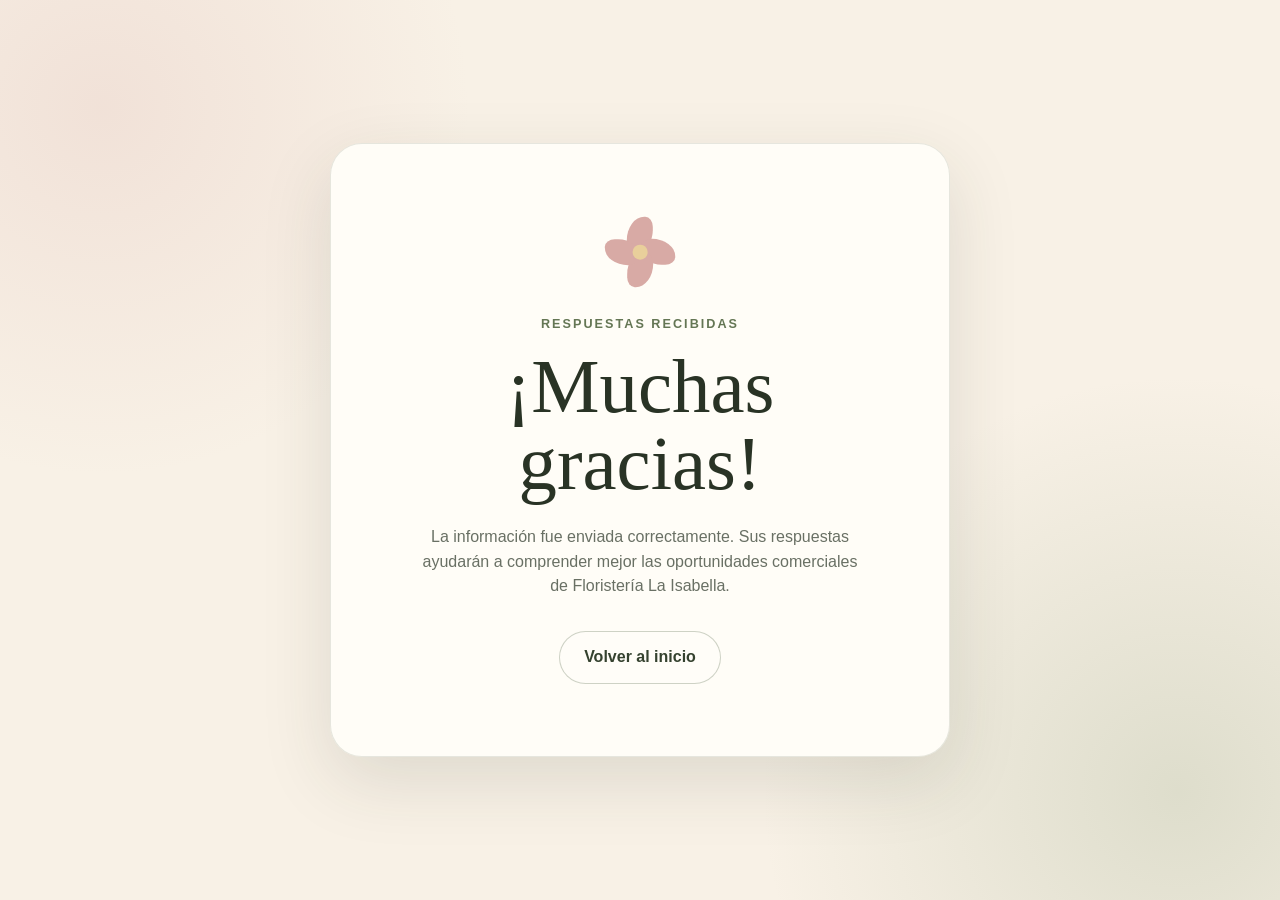
==== gracias.html @ 99b01f23 "Add files via upload" ====
<!doctype html>
<html lang="es">
<head>
  <meta charset="utf-8">
  <meta name="viewport" content="width=device-width, initial-scale=1">
  <meta name="theme-color" content="#4f6040">
  <title>¡Gracias! | Floristería La Isabella</title>
  <link rel="stylesheet" href="assets/styles.css">
</head>
<body class="thanks-page">
  <main class="thanks-card">
    <span class="brand-mark brand-mark-large" aria-hidden="true"><i></i><i></i><i></i><i></i><b></b></span>
    <p class="eyebrow">Respuestas recibidas</p>
    <h1>¡Muchas gracias!</h1>
    <p>La información fue enviada correctamente. Sus respuestas ayudarán a comprender mejor las oportunidades comerciales de Floristería La Isabella.</p>
    <a class="button button-secondary" href="index.html">Volver al inicio</a>
  </main>
</body>
</html>
---- assets/styles.css ----
:root {
  --cream-50: #fffdf8;
  --cream-100: #f8f1e6;
  --cream-200: #eee2d2;
  --moss-900: #293325;
  --moss-800: #35422f;
  --moss-700: #4f6040;
  --moss-600: #647654;
  --sage-400: #9aaa88;
  --sage-200: #dce4d1;
  --rose-300: #d8aaa5;
  --rose-100: #f3dfdc;
  --ink: #30352d;
  --muted: #697064;
  --danger: #9d453e;
  --white: #ffffff;
  --shadow: 0 24px 70px rgba(45, 55, 38, 0.13);
  --radius-xl: 32px;
  --radius-lg: 22px;
  --radius-md: 15px;
}

* { box-sizing: border-box; }

html { color-scheme: light; scroll-behavior: smooth; }

body {
  min-height: 100vh;
  margin: 0;
  overflow-x: hidden;
  color: var(--ink);
  background:
    radial-gradient(circle at 8% 12%, rgba(216, 170, 165, 0.22), transparent 23rem),
    radial-gradient(circle at 92% 88%, rgba(154, 170, 136, 0.28), transparent 26rem),
    var(--cream-100);
  font-family: "Aptos", "Segoe UI", Arial, sans-serif;
  line-height: 1.55;
}

button, input, textarea { font: inherit; }

button, label { -webkit-tap-highlight-color: transparent; }

[hidden] { display: none !important; }

.page-orb {
  position: fixed;
  z-index: -1;
  width: 18rem;
  height: 18rem;
  border: 1px solid rgba(79, 96, 64, 0.16);
  border-radius: 48% 52% 58% 42%;
  transform: rotate(22deg);
}

.page-orb-one { top: -9rem; right: -6rem; }
.page-orb-two { bottom: -10rem; left: -7rem; transform: rotate(-18deg); }

.site-shell {
  width: min(1120px, calc(100% - 2rem));
  margin: 0 auto;
  padding: 2rem 0 3.5rem;
}

.brand-lockup {
  display: inline-flex;
  align-items: center;
  gap: 0.8rem;
  margin-bottom: 1.5rem;
  color: var(--moss-900);
}

.brand-kicker, .brand-name { margin: 0; }

.brand-kicker {
  color: var(--moss-600);
  font-size: 0.72rem;
  font-weight: 800;
  letter-spacing: 0.18em;
  line-height: 1;
  text-transform: uppercase;
}

.brand-name {
  font-family: Georgia, "Times New Roman", serif;
  font-size: 1.42rem;
  line-height: 1.15;
}

.brand-mark {
  position: relative;
  display: inline-block;
  width: 2.65rem;
  height: 2.65rem;
  flex: 0 0 auto;
}

.brand-mark i,
.brand-mark b {
  position: absolute;
  left: 50%;
  top: 50%;
  display: block;
  width: 1rem;
  height: 1.35rem;
  border-radius: 70% 30% 65% 35%;
  background: var(--rose-300);
  transform-origin: 50% 100%;
}

.brand-mark i:nth-child(1) { transform: translate(-50%, -100%) rotate(0deg); }
.brand-mark i:nth-child(2) { transform: translate(-50%, -100%) rotate(90deg); }
.brand-mark i:nth-child(3) { transform: translate(-50%, -100%) rotate(180deg); }
.brand-mark i:nth-child(4) { transform: translate(-50%, -100%) rotate(270deg); }
.brand-mark b {
  width: 0.58rem;
  height: 0.58rem;
  border-radius: 50%;
  background: #e9cf9b;
  transform: translate(-50%, -50%);
}

.intro-card {
  position: relative;
  display: grid;
  grid-template-columns: minmax(0, 1.25fr) minmax(260px, 0.75fr);
  min-height: 610px;
  overflow: hidden;
  border: 1px solid rgba(79, 96, 64, 0.14);
  border-radius: var(--radius-xl);
  background: rgba(255, 253, 248, 0.92);
  box-shadow: var(--shadow);
}

.intro-copy {
  align-self: center;
  padding: clamp(2.2rem, 6vw, 5.25rem);
}

.eyebrow {
  margin: 0 0 0.9rem;
  color: var(--moss-600);
  font-size: 0.79rem;
  font-weight: 850;
  letter-spacing: 0.16em;
  text-transform: uppercase;
}

h1, h2, legend {
  font-family: Georgia, "Times New Roman", serif;
  font-weight: 500;
  text-wrap: balance;
}

.intro-card h1 {
  max-width: 14ch;
  margin: 0;
  color: var(--moss-900);
  font-size: clamp(2.65rem, 6.5vw, 5rem);
  line-height: 1.02;
  letter-spacing: -0.045em;
}

.lead {
  max-width: 56ch;
  margin: 1.5rem 0 0;
  color: var(--muted);
  font-size: clamp(1.05rem, 2vw, 1.22rem);
}

.intro-points {
  display: grid;
  gap: 0.6rem;
  margin: 1.6rem 0 2rem;
  padding: 0;
  list-style: none;
}

.intro-points li {
  position: relative;
  padding-left: 1.55rem;
  color: var(--moss-800);
  font-weight: 650;
}

.intro-points li::before {
  content: "";
  position: absolute;
  left: 0;
  top: 0.55rem;
  width: 0.65rem;
  height: 0.4rem;
  border-bottom: 2px solid var(--moss-700);
  border-left: 2px solid var(--moss-700);
  transform: rotate(-45deg);
}

.privacy-note {
  max-width: 54ch;
  margin: 1.2rem 0 0;
  color: var(--muted);
  font-size: 0.84rem;
}

.privacy-note span { color: var(--sage-400); }

.intro-art {
  position: relative;
  min-height: 100%;
  overflow: hidden;
  background:
    linear-gradient(160deg, rgba(220, 228, 209, 0.9), rgba(154, 170, 136, 0.82)),
    var(--sage-200);
}

.intro-art::before,
.intro-art::after {
  content: "";
  position: absolute;
  width: 18rem;
  height: 18rem;
  border: 1px solid rgba(255,255,255,0.48);
  border-radius: 56% 44% 48% 52%;
}

.intro-art::before { top: -6rem; right: -5rem; transform: rotate(28deg); }
.intro-art::after { bottom: -7rem; left: -6rem; transform: rotate(-21deg); }

.vase {
  position: absolute;
  left: 50%;
  bottom: 10%;
  width: 11rem;
  height: 14rem;
  border-radius: 35% 35% 46% 46% / 15% 15% 62% 62%;
  background: linear-gradient(145deg, #f7e7dc, #d9aaa5);
  box-shadow: inset -18px -14px 35px rgba(112, 74, 68, 0.13), 0 24px 50px rgba(53, 66, 47, 0.18);
  transform: translateX(-50%);
}

.vase::before {
  content: "";
  position: absolute;
  left: 50%;
  top: -0.7rem;
  width: 6rem;
  height: 1.35rem;
  border-radius: 50%;
  background: #efd2cd;
  transform: translateX(-50%);
}

.stem {
  position: absolute;
  bottom: 11rem;
  left: 50%;
  width: 4px;
  height: 12rem;
  border-radius: 999px;
  background: var(--moss-700);
  transform-origin: bottom;
}

.stem-one { transform: rotate(-18deg); }
.stem-two { height: 14rem; transform: rotate(2deg); }
.stem-three { transform: rotate(20deg); }

.bloom {
  position: absolute;
  bottom: 22rem;
  left: 50%;
  width: 5rem;
  height: 5rem;
  border-radius: 50% 45% 52% 42%;
  background: radial-gradient(circle at 52% 48%, #e8c98e 0 12%, #d8aaa5 13% 48%, #c88f8a 49% 100%);
  box-shadow: 0 8px 22px rgba(67, 69, 50, 0.15);
}

.bloom-one { margin: 1rem 0 0 -7.5rem; transform: rotate(-18deg) scale(0.88); }
.bloom-two { margin: -2.8rem 0 0 -2.4rem; transform: rotate(12deg); }
.bloom-three { margin: 1.3rem 0 0 2.7rem; transform: rotate(28deg) scale(0.82); }

.button {
  display: inline-flex;
  align-items: center;
  justify-content: center;
  min-height: 3.15rem;
  border: 1px solid transparent;
  border-radius: 999px;
  padding: 0.82rem 1.5rem;
  cursor: pointer;
  font-weight: 800;
  text-decoration: none;
  transition: transform 160ms ease, box-shadow 160ms ease, background 160ms ease;
}

.button:hover { transform: translateY(-1px); }
.button:active { transform: translateY(1px); }
.button:focus-visible, .option:has(input:focus-visible) { outline: 3px solid rgba(216, 170, 165, 0.58); outline-offset: 3px; }
.button:disabled { cursor: wait; opacity: 0.65; }
.button-primary { color: var(--white); background: var(--moss-700); box-shadow: 0 10px 22px rgba(79, 96, 64, 0.22); }
.button-primary:hover { background: var(--moss-800); }
.button-secondary { color: var(--moss-800); border-color: rgba(79, 96, 64, 0.28); background: var(--cream-50); }
.button-large { min-height: 3.65rem; padding-inline: 2rem; }

.questionnaire {
  width: min(820px, 100%);
  margin: 1rem auto 0;
}

.survey-topline {
  display: flex;
  align-items: end;
  justify-content: space-between;
  gap: 1rem;
  margin-bottom: 0.8rem;
}

.section-name, .question-count { margin: 0; }
.section-name { color: var(--moss-700); font-size: 0.84rem; font-weight: 850; letter-spacing: 0.08em; text-transform: uppercase; }
.question-count { margin-top: 0.15rem; color: var(--muted); font-size: 0.92rem; }

.save-status {
  border: 0;
  padding: 0.2rem;
  color: var(--muted);
  background: transparent;
  font-size: 0.82rem;
}

.progress-track {
  height: 8px;
  overflow: hidden;
  border-radius: 999px;
  background: rgba(79, 96, 64, 0.13);
}

.progress-track span {
  display: block;
  width: 0;
  height: 100%;
  border-radius: inherit;
  background: linear-gradient(90deg, var(--moss-700), var(--sage-400));
  transition: width 260ms ease;
}

#surveyForm { margin-top: 1.15rem; }

.question-card {
  min-height: 480px;
  border: 1px solid rgba(79, 96, 64, 0.13);
  border-radius: var(--radius-xl);
  padding: clamp(1.35rem, 5vw, 3rem);
  background: rgba(255, 253, 248, 0.95);
  box-shadow: var(--shadow);
  animation: card-in 260ms ease both;
}

@keyframes card-in {
  from { opacity: 0; transform: translateY(8px); }
  to { opacity: 1; transform: translateY(0); }
}

.question-fieldset { min-width: 0; margin: 0; padding: 0; border: 0; }

.question-number {
  display: inline-flex;
  margin-bottom: 0.75rem;
  color: var(--rose-300);
  font-size: 0.82rem;
  font-weight: 900;
  letter-spacing: 0.13em;
  text-transform: uppercase;
}

.question-title {
  width: 100%;
  margin: 0;
  color: var(--moss-900);
  font-size: clamp(1.6rem, 4vw, 2.35rem);
  line-height: 1.22;
}

.question-help { margin: 0.75rem 0 0; color: var(--muted); }

.options-list {
  display: grid;
  grid-template-columns: repeat(2, minmax(0, 1fr));
  gap: 0.72rem;
  margin-top: 1.65rem;
}

.option {
  position: relative;
  display: flex;
  align-items: flex-start;
  gap: 0.78rem;
  min-height: 3.7rem;
  border: 1px solid rgba(79, 96, 64, 0.2);
  border-radius: var(--radius-md);
  padding: 0.92rem 1rem;
  cursor: pointer;
  color: var(--moss-900);
  background: var(--white);
  font-weight: 650;
  line-height: 1.35;
  transition: border-color 150ms ease, background 150ms ease, transform 150ms ease;
}

.option:hover { border-color: var(--sage-400); transform: translateY(-1px); }
.option:has(input:checked) { border-color: var(--moss-700); background: var(--sage-200); }
.option input { width: 1.1rem; height: 1.1rem; margin: 0.12rem 0 0; accent-color: var(--moss-700); flex: 0 0 auto; }

.other-field,
.open-field {
  width: 100%;
  border: 1px solid rgba(79, 96, 64, 0.25);
  border-radius: var(--radius-md);
  padding: 1rem 1.05rem;
  color: var(--ink);
  background: var(--white);
  outline: none;
}

.other-wrap { margin-top: 1rem; }
.other-field:focus, .open-field:focus { border-color: var(--moss-700); box-shadow: 0 0 0 3px rgba(154, 170, 136, 0.3); }
.open-field { min-height: 180px; margin-top: 1.5rem; resize: vertical; line-height: 1.55; }

.matrix-wrap { margin-top: 1.5rem; overflow-x: auto; border: 1px solid rgba(79, 96, 64, 0.18); border-radius: var(--radius-md); }
.matrix { width: 100%; min-width: 650px; border-collapse: collapse; background: var(--white); }
.matrix th, .matrix td { border-bottom: 1px solid var(--cream-200); padding: 0.9rem 0.65rem; text-align: center; }
.matrix th { color: var(--moss-700); background: var(--cream-100); font-size: 0.78rem; line-height: 1.25; }
.matrix th:first-child, .matrix td:first-child { position: sticky; left: 0; z-index: 1; width: 30%; text-align: left; background: var(--cream-50); }
.matrix td:first-child { color: var(--moss-900); font-weight: 700; }
.matrix tr:last-child td { border-bottom: 0; }
.matrix input { width: 1.08rem; height: 1.08rem; accent-color: var(--moss-700); }

.form-error { min-height: 1.5rem; margin: 0.8rem 0 0; color: var(--danger); font-size: 0.92rem; font-weight: 700; }
.survey-actions { display: flex; justify-content: space-between; gap: 0.75rem; margin-top: 0.5rem; }
.survey-actions .button { min-width: 140px; }

.site-footer { padding: 0 1rem 2rem; color: var(--muted); text-align: center; font-size: 0.82rem; }

.thanks-page { display: grid; place-items: center; padding: 1.2rem; }
.thanks-card { width: min(620px, 100%); border: 1px solid rgba(79,96,64,.14); border-radius: var(--radius-xl); padding: clamp(2rem, 7vw, 4.5rem); text-align: center; background: rgba(255,253,248,.96); box-shadow: var(--shadow); }
.thanks-card h1 { margin: 0; color: var(--moss-900); font-size: clamp(2.8rem, 8vw, 4.8rem); line-height: 1; }
.thanks-card p:not(.eyebrow) { max-width: 50ch; margin: 1.4rem auto 2rem; color: var(--muted); }
.brand-mark-large { width: 4.5rem; height: 4.5rem; margin-bottom: 1.2rem; }
.brand-mark-large i { width: 1.65rem; height: 2.2rem; }
.brand-mark-large b { width: 0.92rem; height: 0.92rem; }

@media (max-width: 780px) {
  .site-shell { width: min(100% - 1.1rem, 720px); padding-top: 1.1rem; }
  .intro-card { grid-template-columns: 1fr; min-height: 0; }
  .intro-copy { padding: 2rem 1.35rem 2.3rem; }
  .intro-art { min-height: 250px; }
  .vase { bottom: -1.8rem; transform: translateX(-50%) scale(.7); }
  .options-list { grid-template-columns: 1fr; }
  .question-card { min-height: 520px; padding: 1.4rem 1rem; border-radius: 24px; }
  .survey-topline { align-items: start; }
  .save-status { display: none; }
  .survey-actions .button { min-width: 0; flex: 1; padding-inline: 1rem; }
}

@media (prefers-reduced-motion: reduce) {
  *, *::before, *::after { scroll-behavior: auto !important; animation-duration: .001ms !important; transition-duration: .001ms !important; }
}
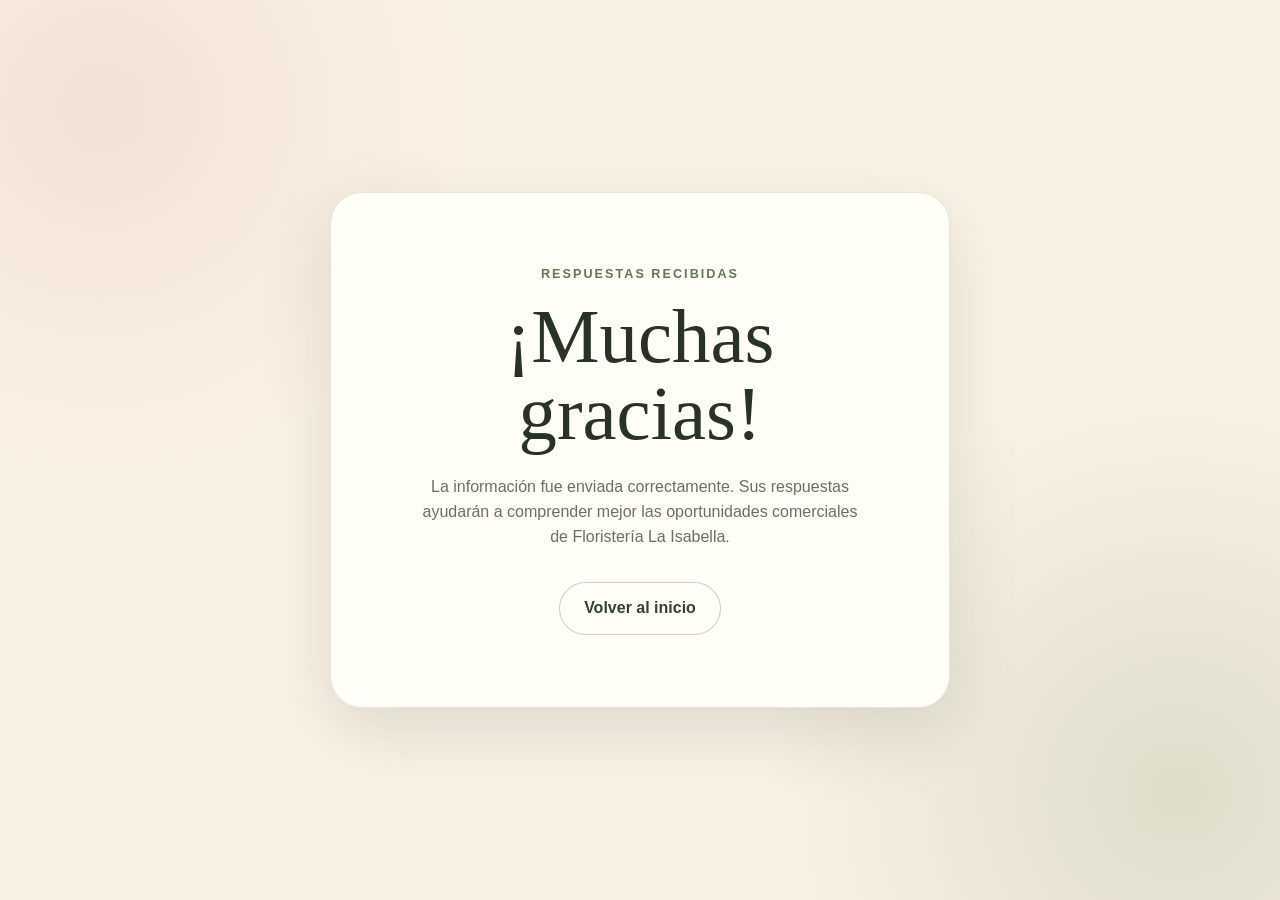
==== commit bdf1ed3b: "Add files via upload" ====
--- a/gracias.html
+++ b/gracias.html
@@ -9,7 +9,6 @@
 </head>
 <body class="thanks-page">
   <main class="thanks-card">
-    <span class="brand-mark brand-mark-large" aria-hidden="true"><i></i><i></i><i></i><i></i><b></b></span>
     <p class="eyebrow">Respuestas recibidas</p>
     <h1>¡Muchas gracias!</h1>
     <p>La información fue enviada correctamente. Sus respuestas ayudarán a comprender mejor las oportunidades comerciales de Floristería La Isabella.</p>
--- a/assets/styles.css
+++ b/assets/styles.css
@@ -62,64 +62,6 @@
   padding: 2rem 0 3.5rem;
 }
 
-.brand-lockup {
-  display: inline-flex;
-  align-items: center;
-  gap: 0.8rem;
-  margin-bottom: 1.5rem;
-  color: var(--moss-900);
-}
-
-.brand-kicker, .brand-name { margin: 0; }
-
-.brand-kicker {
-  color: var(--moss-600);
-  font-size: 0.72rem;
-  font-weight: 800;
-  letter-spacing: 0.18em;
-  line-height: 1;
-  text-transform: uppercase;
-}
-
-.brand-name {
-  font-family: Georgia, "Times New Roman", serif;
-  font-size: 1.42rem;
-  line-height: 1.15;
-}
-
-.brand-mark {
-  position: relative;
-  display: inline-block;
-  width: 2.65rem;
-  height: 2.65rem;
-  flex: 0 0 auto;
-}
-
-.brand-mark i,
-.brand-mark b {
-  position: absolute;
-  left: 50%;
-  top: 50%;
-  display: block;
-  width: 1rem;
-  height: 1.35rem;
-  border-radius: 70% 30% 65% 35%;
-  background: var(--rose-300);
-  transform-origin: 50% 100%;
-}
-
-.brand-mark i:nth-child(1) { transform: translate(-50%, -100%) rotate(0deg); }
-.brand-mark i:nth-child(2) { transform: translate(-50%, -100%) rotate(90deg); }
-.brand-mark i:nth-child(3) { transform: translate(-50%, -100%) rotate(180deg); }
-.brand-mark i:nth-child(4) { transform: translate(-50%, -100%) rotate(270deg); }
-.brand-mark b {
-  width: 0.58rem;
-  height: 0.58rem;
-  border-radius: 50%;
-  background: #e9cf9b;
-  transform: translate(-50%, -50%);
-}
-
 .intro-card {
   position: relative;
   display: grid;
@@ -439,16 +381,10 @@
 .survey-actions { display: flex; justify-content: space-between; gap: 0.75rem; margin-top: 0.5rem; }
 .survey-actions .button { min-width: 140px; }
 
-.site-footer { padding: 0 1rem 2rem; color: var(--muted); text-align: center; font-size: 0.82rem; }
-
 .thanks-page { display: grid; place-items: center; padding: 1.2rem; }
 .thanks-card { width: min(620px, 100%); border: 1px solid rgba(79,96,64,.14); border-radius: var(--radius-xl); padding: clamp(2rem, 7vw, 4.5rem); text-align: center; background: rgba(255,253,248,.96); box-shadow: var(--shadow); }
 .thanks-card h1 { margin: 0; color: var(--moss-900); font-size: clamp(2.8rem, 8vw, 4.8rem); line-height: 1; }
 .thanks-card p:not(.eyebrow) { max-width: 50ch; margin: 1.4rem auto 2rem; color: var(--muted); }
-.brand-mark-large { width: 4.5rem; height: 4.5rem; margin-bottom: 1.2rem; }
-.brand-mark-large i { width: 1.65rem; height: 2.2rem; }
-.brand-mark-large b { width: 0.92rem; height: 0.92rem; }
-
 @media (max-width: 780px) {
   .site-shell { width: min(100% - 1.1rem, 720px); padding-top: 1.1rem; }
   .intro-card { grid-template-columns: 1fr; min-height: 0; }
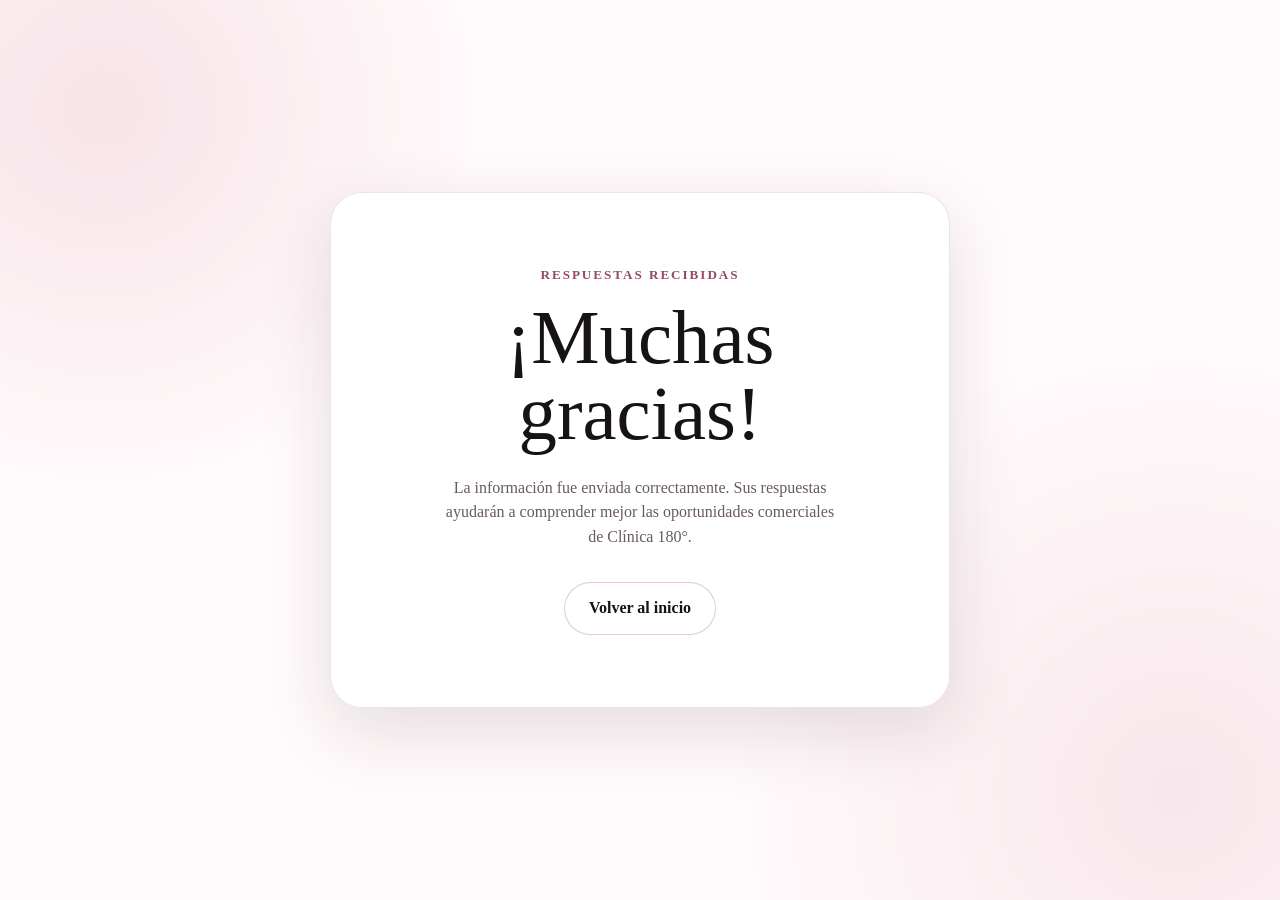
==== commit 9484649a: "Add files via upload" ====
--- a/gracias.html
+++ b/gracias.html
@@ -3,15 +3,15 @@
 <head>
   <meta charset="utf-8">
   <meta name="viewport" content="width=device-width, initial-scale=1">
-  <meta name="theme-color" content="#4f6040">
-  <title>¡Gracias! | Floristería La Isabella</title>
+  <meta name="theme-color" content="#e8b7c4">
+  <title>¡Gracias! | Clínica 180°</title>
   <link rel="stylesheet" href="assets/styles.css">
 </head>
 <body class="thanks-page">
   <main class="thanks-card">
     <p class="eyebrow">Respuestas recibidas</p>
     <h1>¡Muchas gracias!</h1>
-    <p>La información fue enviada correctamente. Sus respuestas ayudarán a comprender mejor las oportunidades comerciales de Floristería La Isabella.</p>
+    <p>La información fue enviada correctamente. Sus respuestas ayudarán a comprender mejor las oportunidades comerciales de Clínica 180°.</p>
     <a class="button button-secondary" href="index.html">Volver al inicio</a>
   </main>
 </body>
--- a/assets/styles.css
+++ b/assets/styles.css
@@ -1,20 +1,17 @@
 :root {
-  --cream-50: #fffdf8;
-  --cream-100: #f8f1e6;
-  --cream-200: #eee2d2;
-  --moss-900: #293325;
-  --moss-800: #35422f;
-  --moss-700: #4f6040;
-  --moss-600: #647654;
-  --sage-400: #9aaa88;
-  --sage-200: #dce4d1;
-  --rose-300: #d8aaa5;
-  --rose-100: #f3dfdc;
-  --ink: #30352d;
-  --muted: #697064;
-  --danger: #9d453e;
+  --pink-950: #2a171d;
+  --pink-800: #6f3447;
+  --pink-700: #914c62;
+  --pink-500: #c97890;
+  --pink-300: #e8b7c4;
+  --pink-150: #f5dfe5;
+  --pink-75: #fff4f7;
+  --ink: #171315;
+  --muted: #675b60;
+  --line: #ead8dd;
+  --danger: #9a2f42;
   --white: #ffffff;
-  --shadow: 0 24px 70px rgba(45, 55, 38, 0.13);
+  --shadow: 0 24px 70px rgba(64, 31, 42, 0.13);
   --radius-xl: 32px;
   --radius-lg: 22px;
   --radius-md: 15px;
@@ -30,90 +27,84 @@
   overflow-x: hidden;
   color: var(--ink);
   background:
-    radial-gradient(circle at 8% 12%, rgba(216, 170, 165, 0.22), transparent 23rem),
-    radial-gradient(circle at 92% 88%, rgba(154, 170, 136, 0.28), transparent 26rem),
-    var(--cream-100);
-  font-family: "Aptos", "Segoe UI", Arial, sans-serif;
+    radial-gradient(circle at 8% 12%, rgba(232, 183, 196, 0.34), transparent 24rem),
+    radial-gradient(circle at 92% 88%, rgba(245, 223, 229, 0.72), transparent 28rem),
+    #fffafb;
+  font-family: Georgia, "Times New Roman", Times, serif;
+  font-size: 1rem;
   line-height: 1.55;
 }
 
 button, input, textarea { font: inherit; }
-
 button, label { -webkit-tap-highlight-color: transparent; }
-
 [hidden] { display: none !important; }
 
 .page-orb {
   position: fixed;
   z-index: -1;
-  width: 18rem;
-  height: 18rem;
-  border: 1px solid rgba(79, 96, 64, 0.16);
-  border-radius: 48% 52% 58% 42%;
-  transform: rotate(22deg);
-}
-
-.page-orb-one { top: -9rem; right: -6rem; }
-.page-orb-two { bottom: -10rem; left: -7rem; transform: rotate(-18deg); }
+  width: 19rem;
+  height: 19rem;
+  border: 1px solid rgba(145, 76, 98, 0.14);
+  border-radius: 50%;
+}
+
+.page-orb-one { top: -10rem; right: -7rem; }
+.page-orb-two { bottom: -11rem; left: -8rem; }
 
 .site-shell {
   width: min(1120px, calc(100% - 2rem));
   margin: 0 auto;
-  padding: 2rem 0 3.5rem;
+  padding: 2.5rem 0 3.5rem;
 }
 
 .intro-card {
   position: relative;
   display: grid;
-  grid-template-columns: minmax(0, 1.25fr) minmax(260px, 0.75fr);
-  min-height: 610px;
+  grid-template-columns: minmax(0, 1.35fr) minmax(320px, 0.65fr);
+  min-height: 680px;
   overflow: hidden;
-  border: 1px solid rgba(79, 96, 64, 0.14);
+  border: 1px solid rgba(145, 76, 98, 0.16);
   border-radius: var(--radius-xl);
-  background: rgba(255, 253, 248, 0.92);
+  background: rgba(255, 255, 255, 0.94);
   box-shadow: var(--shadow);
 }
 
 .intro-copy {
   align-self: center;
-  padding: clamp(2.2rem, 6vw, 5.25rem);
+  padding: clamp(2.4rem, 5vw, 4.75rem);
 }
 
 .eyebrow {
   margin: 0 0 0.9rem;
-  color: var(--moss-600);
-  font-size: 0.79rem;
-  font-weight: 850;
-  letter-spacing: 0.16em;
+  color: var(--pink-700);
+  font-size: 0.82rem;
+  font-weight: 700;
+  letter-spacing: 0.15em;
   text-transform: uppercase;
 }
 
-h1, h2, legend {
-  font-family: Georgia, "Times New Roman", serif;
-  font-weight: 500;
-  text-wrap: balance;
-}
+h1, h2, legend { font-weight: 500; text-wrap: balance; }
 
 .intro-card h1 {
-  max-width: 14ch;
+  max-width: 15ch;
   margin: 0;
-  color: var(--moss-900);
-  font-size: clamp(2.65rem, 6.5vw, 5rem);
-  line-height: 1.02;
-  letter-spacing: -0.045em;
+  color: var(--ink);
+  font-size: clamp(2.8rem, 5.6vw, 4.6rem);
+  line-height: 1.03;
+  letter-spacing: -0.04em;
 }
 
 .lead {
-  max-width: 56ch;
-  margin: 1.5rem 0 0;
+  max-width: 55ch;
+  margin: 1.55rem 0 0;
   color: var(--muted);
-  font-size: clamp(1.05rem, 2vw, 1.22rem);
+  font-size: clamp(1.08rem, 2vw, 1.24rem);
 }
 
 .intro-points {
   display: grid;
-  gap: 0.6rem;
-  margin: 1.6rem 0 2rem;
+  gap: 0.65rem;
+  margin: 1.7rem 0 2rem;
   padding: 0;
   list-style: none;
 }
@@ -121,19 +112,19 @@
 .intro-points li {
   position: relative;
   padding-left: 1.55rem;
-  color: var(--moss-800);
-  font-weight: 650;
+  color: var(--ink);
+  font-weight: 600;
 }
 
 .intro-points li::before {
   content: "";
   position: absolute;
   left: 0;
-  top: 0.55rem;
+  top: 0.58rem;
   width: 0.65rem;
-  height: 0.4rem;
-  border-bottom: 2px solid var(--moss-700);
-  border-left: 2px solid var(--moss-700);
+  height: 0.38rem;
+  border-bottom: 2px solid var(--pink-700);
+  border-left: 2px solid var(--pink-700);
   transform: rotate(-45deg);
 }
 
@@ -141,86 +132,67 @@
   max-width: 54ch;
   margin: 1.2rem 0 0;
   color: var(--muted);
-  font-size: 0.84rem;
-}
-
-.privacy-note span { color: var(--sage-400); }
+  font-size: 0.88rem;
+}
+
+.privacy-note span { color: var(--pink-500); }
 
 .intro-art {
   position: relative;
+  display: grid;
   min-height: 100%;
+  place-items: center;
   overflow: hidden;
+  border-left: 1px solid rgba(145, 76, 98, 0.12);
   background:
-    linear-gradient(160deg, rgba(220, 228, 209, 0.9), rgba(154, 170, 136, 0.82)),
-    var(--sage-200);
+    radial-gradient(circle at 75% 18%, rgba(255,255,255,.78), transparent 11rem),
+    linear-gradient(155deg, #fbeaf0, #e6aabc);
 }
 
 .intro-art::before,
 .intro-art::after {
   content: "";
   position: absolute;
-  width: 18rem;
-  height: 18rem;
-  border: 1px solid rgba(255,255,255,0.48);
-  border-radius: 56% 44% 48% 52%;
-}
-
-.intro-art::before { top: -6rem; right: -5rem; transform: rotate(28deg); }
-.intro-art::after { bottom: -7rem; left: -6rem; transform: rotate(-21deg); }
-
-.vase {
-  position: absolute;
-  left: 50%;
-  bottom: 10%;
-  width: 11rem;
-  height: 14rem;
-  border-radius: 35% 35% 46% 46% / 15% 15% 62% 62%;
-  background: linear-gradient(145deg, #f7e7dc, #d9aaa5);
-  box-shadow: inset -18px -14px 35px rgba(112, 74, 68, 0.13), 0 24px 50px rgba(53, 66, 47, 0.18);
-  transform: translateX(-50%);
-}
-
-.vase::before {
+  border: 1px solid rgba(255, 255, 255, 0.58);
+  border-radius: 50%;
+}
+
+.intro-art::before { width: 21rem; height: 21rem; top: -7rem; right: -8rem; }
+.intro-art::after { width: 17rem; height: 17rem; bottom: -6rem; left: -7rem; }
+
+.beauty-seal {
+  position: relative;
+  z-index: 1;
+  display: grid;
+  width: min(16rem, 76%);
+  aspect-ratio: 1;
+  place-content: center;
+  border: 1px solid rgba(42, 23, 29, 0.18);
+  border-radius: 50%;
+  padding: 2rem;
+  color: var(--ink);
+  background: rgba(255, 255, 255, 0.78);
+  box-shadow: 0 24px 60px rgba(83, 39, 54, 0.16);
+  text-align: center;
+}
+
+.beauty-seal::before {
   content: "";
   position: absolute;
-  left: 50%;
-  top: -0.7rem;
-  width: 6rem;
-  height: 1.35rem;
-  border-radius: 50%;
-  background: #efd2cd;
-  transform: translateX(-50%);
-}
-
-.stem {
-  position: absolute;
-  bottom: 11rem;
-  left: 50%;
-  width: 4px;
-  height: 12rem;
-  border-radius: 999px;
-  background: var(--moss-700);
-  transform-origin: bottom;
-}
-
-.stem-one { transform: rotate(-18deg); }
-.stem-two { height: 14rem; transform: rotate(2deg); }
-.stem-three { transform: rotate(20deg); }
-
-.bloom {
-  position: absolute;
-  bottom: 22rem;
-  left: 50%;
-  width: 5rem;
-  height: 5rem;
-  border-radius: 50% 45% 52% 42%;
-  background: radial-gradient(circle at 52% 48%, #e8c98e 0 12%, #d8aaa5 13% 48%, #c88f8a 49% 100%);
-  box-shadow: 0 8px 22px rgba(67, 69, 50, 0.15);
-}
-
-.bloom-one { margin: 1rem 0 0 -7.5rem; transform: rotate(-18deg) scale(0.88); }
-.bloom-two { margin: -2.8rem 0 0 -2.4rem; transform: rotate(12deg); }
-.bloom-three { margin: 1.3rem 0 0 2.7rem; transform: rotate(28deg) scale(0.82); }
+  inset: 0.65rem;
+  border: 1px solid rgba(145, 76, 98, 0.24);
+  border-radius: inherit;
+}
+
+.beauty-seal span {
+  position: relative;
+  z-index: 1;
+  letter-spacing: 0.14em;
+  text-transform: uppercase;
+}
+
+.beauty-seal span { font-size: 0.9rem; }
+.beauty-seal strong { position: relative; z-index: 1; font-size: clamp(3.7rem, 7vw, 5.6rem); font-weight: 500; line-height: 1; letter-spacing: -0.06em; }
 
 .button {
   display: inline-flex;
@@ -231,24 +203,24 @@
   border-radius: 999px;
   padding: 0.82rem 1.5rem;
   cursor: pointer;
-  font-weight: 800;
+  font-weight: 700;
   text-decoration: none;
   transition: transform 160ms ease, box-shadow 160ms ease, background 160ms ease;
 }
 
 .button:hover { transform: translateY(-1px); }
 .button:active { transform: translateY(1px); }
-.button:focus-visible, .option:has(input:focus-visible) { outline: 3px solid rgba(216, 170, 165, 0.58); outline-offset: 3px; }
+.button:focus-visible,
+.option:has(input:focus-visible),
+input:focus-visible,
+textarea:focus-visible { outline: 3px solid rgba(201, 120, 144, 0.38); outline-offset: 3px; }
 .button:disabled { cursor: wait; opacity: 0.65; }
-.button-primary { color: var(--white); background: var(--moss-700); box-shadow: 0 10px 22px rgba(79, 96, 64, 0.22); }
-.button-primary:hover { background: var(--moss-800); }
-.button-secondary { color: var(--moss-800); border-color: rgba(79, 96, 64, 0.28); background: var(--cream-50); }
+.button-primary { color: var(--ink); background: var(--pink-300); box-shadow: 0 10px 24px rgba(145, 76, 98, 0.2); }
+.button-primary:hover { background: #dfa5b5; }
+.button-secondary { color: var(--ink); border-color: rgba(145, 76, 98, 0.28); background: var(--white); }
 .button-large { min-height: 3.65rem; padding-inline: 2rem; }
 
-.questionnaire {
-  width: min(820px, 100%);
-  margin: 1rem auto 0;
-}
+.questionnaire { width: min(860px, 100%); margin: 1rem auto 0; }
 
 .survey-topline {
   display: flex;
@@ -259,41 +231,35 @@
 }
 
 .section-name, .question-count { margin: 0; }
-.section-name { color: var(--moss-700); font-size: 0.84rem; font-weight: 850; letter-spacing: 0.08em; text-transform: uppercase; }
-.question-count { margin-top: 0.15rem; color: var(--muted); font-size: 0.92rem; }
+.section-name { color: var(--pink-800); font-size: 0.88rem; font-weight: 700; letter-spacing: 0.08em; text-transform: uppercase; }
+.question-count { margin-top: 0.15rem; color: var(--muted); font-size: 0.96rem; }
 
 .save-status {
   border: 0;
   padding: 0.2rem;
   color: var(--muted);
   background: transparent;
-  font-size: 0.82rem;
-}
-
-.progress-track {
-  height: 8px;
-  overflow: hidden;
-  border-radius: 999px;
-  background: rgba(79, 96, 64, 0.13);
-}
-
+  font-size: 0.86rem;
+}
+
+.progress-track { height: 8px; overflow: hidden; border-radius: 999px; background: var(--pink-150); }
 .progress-track span {
   display: block;
   width: 0;
   height: 100%;
   border-radius: inherit;
-  background: linear-gradient(90deg, var(--moss-700), var(--sage-400));
+  background: linear-gradient(90deg, var(--pink-800), var(--pink-500));
   transition: width 260ms ease;
 }
 
 #surveyForm { margin-top: 1.15rem; }
 
 .question-card {
-  min-height: 480px;
-  border: 1px solid rgba(79, 96, 64, 0.13);
+  min-height: 500px;
+  border: 1px solid rgba(145, 76, 98, 0.14);
   border-radius: var(--radius-xl);
-  padding: clamp(1.35rem, 5vw, 3rem);
-  background: rgba(255, 253, 248, 0.95);
+  padding: clamp(1.5rem, 5vw, 3.2rem);
+  background: rgba(255, 255, 255, 0.97);
   box-shadow: var(--shadow);
   animation: card-in 260ms ease both;
 }
@@ -304,98 +270,118 @@
 }
 
 .question-fieldset { min-width: 0; margin: 0; padding: 0; border: 0; }
-
-.question-number {
-  display: inline-flex;
-  margin-bottom: 0.75rem;
-  color: var(--rose-300);
-  font-size: 0.82rem;
-  font-weight: 900;
-  letter-spacing: 0.13em;
-  text-transform: uppercase;
-}
-
-.question-title {
-  width: 100%;
-  margin: 0;
-  color: var(--moss-900);
-  font-size: clamp(1.6rem, 4vw, 2.35rem);
-  line-height: 1.22;
-}
-
-.question-help { margin: 0.75rem 0 0; color: var(--muted); }
-
-.options-list {
-  display: grid;
-  grid-template-columns: repeat(2, minmax(0, 1fr));
-  gap: 0.72rem;
-  margin-top: 1.65rem;
-}
-
+.question-number { display: inline-flex; margin-bottom: 0.75rem; color: var(--pink-700); font-size: 0.86rem; font-weight: 700; letter-spacing: 0.12em; text-transform: uppercase; }
+.question-title { width: 100%; margin: 0; color: var(--ink); font-size: clamp(1.7rem, 4vw, 2.45rem); line-height: 1.2; }
+.question-help { margin: 0.85rem 0 0; color: var(--muted); font-size: 1rem; }
+
+.options-list { display: grid; grid-template-columns: repeat(2, minmax(0, 1fr)); gap: 0.72rem; margin-top: 1.65rem; }
 .option {
   position: relative;
   display: flex;
   align-items: flex-start;
   gap: 0.78rem;
-  min-height: 3.7rem;
-  border: 1px solid rgba(79, 96, 64, 0.2);
+  min-height: 3.8rem;
+  border: 1px solid var(--line);
   border-radius: var(--radius-md);
-  padding: 0.92rem 1rem;
+  padding: 0.95rem 1rem;
   cursor: pointer;
-  color: var(--moss-900);
+  color: var(--ink);
   background: var(--white);
-  font-weight: 650;
+  font-weight: 600;
   line-height: 1.35;
   transition: border-color 150ms ease, background 150ms ease, transform 150ms ease;
 }
-
-.option:hover { border-color: var(--sage-400); transform: translateY(-1px); }
-.option:has(input:checked) { border-color: var(--moss-700); background: var(--sage-200); }
-.option input { width: 1.1rem; height: 1.1rem; margin: 0.12rem 0 0; accent-color: var(--moss-700); flex: 0 0 auto; }
+.option:hover { border-color: var(--pink-500); transform: translateY(-1px); }
+.option:has(input:checked) { border-color: var(--pink-700); background: var(--pink-75); }
+.option input { width: 1.1rem; height: 1.1rem; margin: 0.13rem 0 0; accent-color: var(--pink-700); flex: 0 0 auto; }
+.option-compact { min-height: 3.3rem; }
 
 .other-field,
-.open-field {
+.open-field,
+.number-input {
   width: 100%;
-  border: 1px solid rgba(79, 96, 64, 0.25);
-  border-radius: var(--radius-md);
-  padding: 1rem 1.05rem;
+  border: 1px solid var(--line);
   color: var(--ink);
   background: var(--white);
   outline: none;
 }
-
+.other-field, .open-field { border-radius: var(--radius-md); padding: 1rem 1.05rem; }
 .other-wrap { margin-top: 1rem; }
-.other-field:focus, .open-field:focus { border-color: var(--moss-700); box-shadow: 0 0 0 3px rgba(154, 170, 136, 0.3); }
+.other-field:focus, .open-field:focus, .number-control:focus-within { border-color: var(--pink-700); box-shadow: 0 0 0 3px rgba(232, 183, 196, 0.38); }
 .open-field { min-height: 180px; margin-top: 1.5rem; resize: vertical; line-height: 1.55; }
 
-.matrix-wrap { margin-top: 1.5rem; overflow-x: auto; border: 1px solid rgba(79, 96, 64, 0.18); border-radius: var(--radius-md); }
-.matrix { width: 100%; min-width: 650px; border-collapse: collapse; background: var(--white); }
-.matrix th, .matrix td { border-bottom: 1px solid var(--cream-200); padding: 0.9rem 0.65rem; text-align: center; }
-.matrix th { color: var(--moss-700); background: var(--cream-100); font-size: 0.78rem; line-height: 1.25; }
-.matrix th:first-child, .matrix td:first-child { position: sticky; left: 0; z-index: 1; width: 30%; text-align: left; background: var(--cream-50); }
-.matrix td:first-child { color: var(--moss-900); font-weight: 700; }
-.matrix tr:last-child td { border-bottom: 0; }
-.matrix input { width: 1.08rem; height: 1.08rem; accent-color: var(--moss-700); }
-
-.form-error { min-height: 1.5rem; margin: 0.8rem 0 0; color: var(--danger); font-size: 0.92rem; font-weight: 700; }
+.branch-table-wrap { margin-top: 1.55rem; overflow: hidden; border: 1px solid var(--line); border-radius: var(--radius-lg); }
+.branch-table { width: 100%; border-collapse: collapse; table-layout: fixed; background: var(--white); }
+.branch-table th, .branch-table td { border-bottom: 1px solid var(--line); padding: 0.85rem 1rem; text-align: left; }
+.branch-table thead th { color: var(--pink-800); background: var(--pink-75); font-size: 0.88rem; letter-spacing: 0.04em; }
+.branch-table thead th:first-child { width: 42%; }
+.branch-table tbody tr:last-child th, .branch-table tbody tr:last-child td { border-bottom: 0; }
+.branch-name { color: var(--ink); font-weight: 600; }
+
+.number-control {
+  display: flex;
+  align-items: center;
+  min-height: 3.15rem;
+  overflow: hidden;
+  border: 1px solid var(--line);
+  border-radius: 12px;
+  background: var(--white);
+  transition: border-color 150ms ease, box-shadow 150ms ease;
+}
+.number-input { min-width: 0; border: 0; padding: 0.75rem 0.8rem; font-size: 1rem; }
+.number-input:focus { outline: 0; }
+.number-affix { align-self: stretch; display: inline-flex; align-items: center; border-right: 1px solid var(--line); padding: 0 0.75rem; color: var(--pink-800); background: var(--pink-75); font-weight: 600; }
+.number-affix-suffix { border-right: 0; border-left: 1px solid var(--line); }
+.single-number-wrap { max-width: 25rem; margin-top: 1.65rem; }
+.number-control-large { min-height: 3.8rem; }
+
+.split-grid { display: grid; grid-template-columns: repeat(2, minmax(0, 1fr)); gap: 1rem; margin-top: 1.65rem; }
+.split-field { display: grid; gap: 0.55rem; }
+.split-label { color: var(--ink); font-size: 1rem; font-weight: 600; }
+.split-total { width: fit-content; margin: 1rem 0 0; border-radius: 999px; padding: 0.45rem 0.85rem; color: var(--pink-800); background: var(--pink-75); font-weight: 600; }
+.split-total.is-complete { color: var(--ink); background: var(--pink-300); }
+
+.change-wrap { margin-top: 1.65rem; }
+.change-options { display: grid; grid-template-columns: repeat(3, minmax(0, 1fr)); gap: 0.72rem; }
+.change-percentage { display: grid; max-width: 25rem; gap: 0.55rem; margin-top: 1.2rem; }
+
+.form-error { min-height: 1.5rem; margin: 0.8rem 0 0; color: var(--danger); font-size: 0.96rem; font-weight: 700; }
 .survey-actions { display: flex; justify-content: space-between; gap: 0.75rem; margin-top: 0.5rem; }
 .survey-actions .button { min-width: 140px; }
 
 .thanks-page { display: grid; place-items: center; padding: 1.2rem; }
-.thanks-card { width: min(620px, 100%); border: 1px solid rgba(79,96,64,.14); border-radius: var(--radius-xl); padding: clamp(2rem, 7vw, 4.5rem); text-align: center; background: rgba(255,253,248,.96); box-shadow: var(--shadow); }
-.thanks-card h1 { margin: 0; color: var(--moss-900); font-size: clamp(2.8rem, 8vw, 4.8rem); line-height: 1; }
+.thanks-card { width: min(620px, 100%); border: 1px solid rgba(145,76,98,.16); border-radius: var(--radius-xl); padding: clamp(2rem, 7vw, 4.5rem); text-align: center; background: rgba(255,255,255,.97); box-shadow: var(--shadow); }
+.thanks-card h1 { margin: 0; color: var(--ink); font-size: clamp(2.8rem, 8vw, 4.8rem); line-height: 1; }
 .thanks-card p:not(.eyebrow) { max-width: 50ch; margin: 1.4rem auto 2rem; color: var(--muted); }
+
 @media (max-width: 780px) {
-  .site-shell { width: min(100% - 1.1rem, 720px); padding-top: 1.1rem; }
+  .site-shell { width: min(100% - 1rem, 720px); padding: 0.75rem 0 2rem; }
   .intro-card { grid-template-columns: 1fr; min-height: 0; }
-  .intro-copy { padding: 2rem 1.35rem 2.3rem; }
-  .intro-art { min-height: 250px; }
-  .vase { bottom: -1.8rem; transform: translateX(-50%) scale(.7); }
-  .options-list { grid-template-columns: 1fr; }
-  .question-card { min-height: 520px; padding: 1.4rem 1rem; border-radius: 24px; }
+  .intro-copy { display: contents; }
+  .intro-heading { order: 1; padding: 2rem 1.35rem 1.15rem; }
+  .intro-card h1 { max-width: none; font-size: clamp(2.45rem, 10.6vw, 3.45rem); line-height: 1.02; }
+  .intro-art { order: 2; min-height: 315px; margin: 0 1rem; border: 0; border-radius: 24px; }
+  .beauty-seal { width: 14.5rem; }
+  .intro-details { order: 3; padding: 1.55rem 1.35rem 2.3rem; }
+  .lead { margin-top: 0; }
+  .options-list, .change-options { grid-template-columns: 1fr; }
+  .question-card { min-height: 500px; padding: 1.5rem 1rem; border-radius: 24px; }
   .survey-topline { align-items: start; }
   .save-status { display: none; }
   .survey-actions .button { min-width: 0; flex: 1; padding-inline: 1rem; }
+  .branch-table th, .branch-table td { padding: 0.72rem; }
+}
+
+@media (max-width: 480px) {
+  .intro-heading, .intro-details { padding-inline: 1.1rem; }
+  .intro-art { min-height: 285px; margin-inline: 0.75rem; }
+  .beauty-seal { width: 13rem; }
+  .split-grid { grid-template-columns: 1fr; }
+  .branch-table thead th:first-child { width: 43%; }
+  .branch-table th, .branch-table td { padding: 0.65rem 0.55rem; }
+  .branch-name { font-size: 0.93rem; line-height: 1.25; }
+  .number-affix { padding-inline: 0.55rem; }
+  .number-input { padding-inline: 0.6rem; }
 }
 
 @media (prefers-reduced-motion: reduce) {
